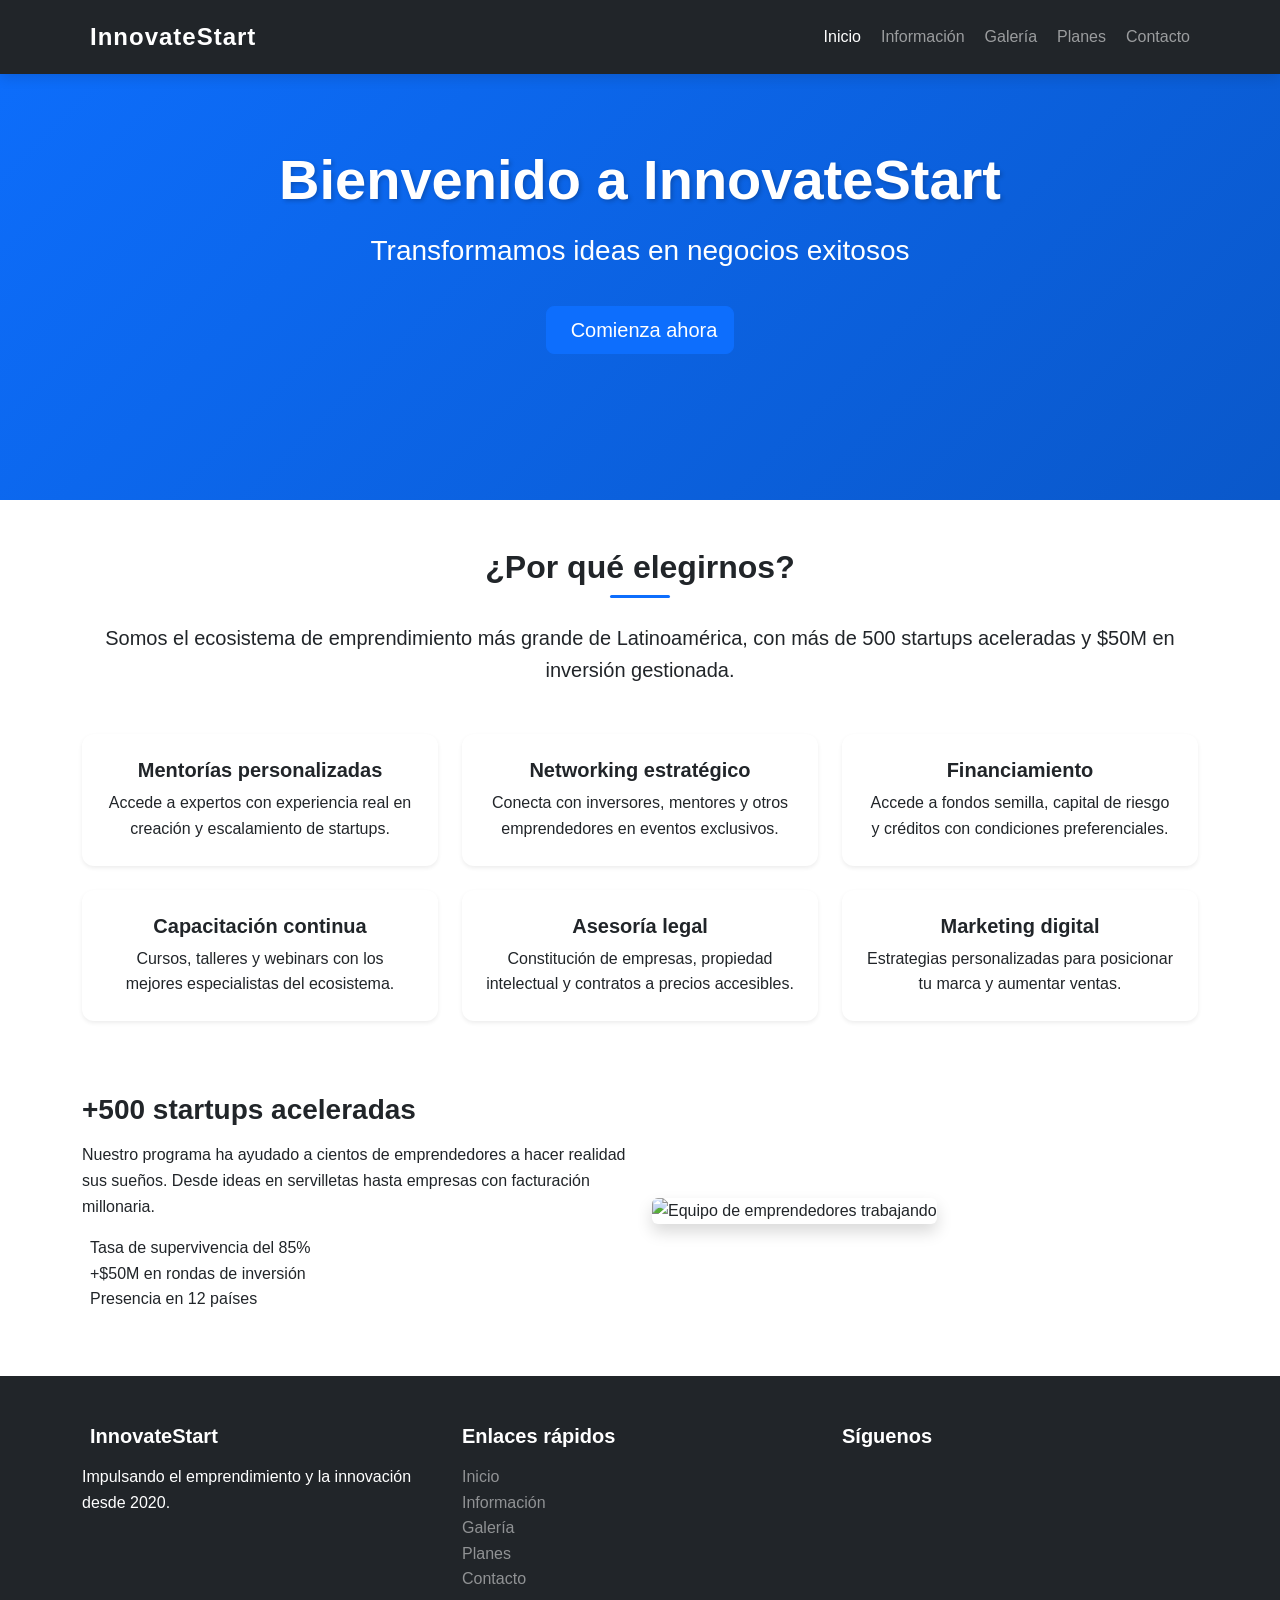
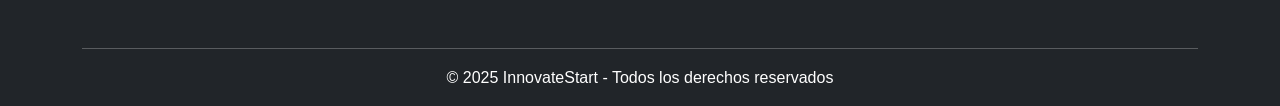
==== index.html @ 1b28cf9a "Add new HTML pages for gallery, information, and pricing plans; implement dynamic header and footer " ====
<!doctype html>
<html lang="es">
  <head>
    <meta charset="UTF-8" />
    <meta
      name="viewport"
      content="width=device-width, initial-scale=1.0, user-scalable=yes"
    />
    <meta
      name="description"
      content="InnovateStart - Portal de emprendimiento e innovación. Acelera tu startup con mentorías, networking y financiamiento"
    />
    <meta name="author" content="Gerson Emanuel Osorno Cardona" />
    <meta property="og:type" content="website" />
    <title>InnovateStart | Inicio - Portal</title>
    <!-- Bootstrap CSS -->
    <link
      href="https://cdn.jsdelivr.net/npm/bootstrap@5.3.0/dist/css/bootstrap.min.css"
      rel="stylesheet"
    />
    <link rel="stylesheet" href="css/style.css" />
  </head>
  <body>

    <!-- ==================== HEADER ==================== -->
    <div id="header-placeholder"></div>

    <!-- ==================== CONTENIDO PRINCIPAL ==================== -->
    <main>
      <!-- HERO BANNER -->
      <section class="hero-section text-white text-center">
        <div class="container py-5">
          <h1 class="display-4 fw-bold">Bienvenido a InnovateStart</h1>
          <p class="lead fs-3">Transformamos ideas en negocios exitosos</p>
          <a href="contacto.html" class="btn btn-primary btn-lg mt-3"
            ><i class="fas fa-paper-plane me-2"></i>Comienza ahora</a
          >
        </div>
      </section>

      <div class="container my-5">
        <!-- SECCIÓN DE INTRODUCCIÓN -->
        <section class="text-center mb-5">
          <h2 class="section-title">¿Por qué elegirnos?</h2>
          <p class="fs-5">
            Somos el ecosistema de emprendimiento más grande de Latinoamérica,
            con más de 500 startups aceleradas y $50M en inversión gestionada.
          </p>
        </section>

        <!-- 6 CARDS (requisito: mínimo 6 cards) -->
        <div class="row g-4">
          <div class="col-md-6 col-lg-4">
            <div class="card h-100 shadow-sm">
              <div class="card-body text-center">
                <i class="fas fa-chalkboard-user fa-3x text-primary mb-3"></i>
                <h5 class="card-title">Mentorías personalizadas</h5>
                <p class="card-text">
                  Accede a expertos con experiencia real en creación y
                  escalamiento de startups.
                </p>
              </div>
            </div>
          </div>
          <div class="col-md-6 col-lg-4">
            <div class="card h-100 shadow-sm">
              <div class="card-body text-center">
                <i class="fas fa-handshake fa-3x text-primary mb-3"></i>
                <h5 class="card-title">Networking estratégico</h5>
                <p class="card-text">
                  Conecta con inversores, mentores y otros emprendedores en
                  eventos exclusivos.
                </p>
              </div>
            </div>
          </div>
          <div class="col-md-6 col-lg-4">
            <div class="card h-100 shadow-sm">
              <div class="card-body text-center">
                <i class="fas fa-coins fa-3x text-primary mb-3"></i>
                <h5 class="card-title">Financiamiento</h5>
                <p class="card-text">
                  Accede a fondos semilla, capital de riesgo y créditos con
                  condiciones preferenciales.
                </p>
              </div>
            </div>
          </div>
          <div class="col-md-6 col-lg-4">
            <div class="card h-100 shadow-sm">
              <div class="card-body text-center">
                <i class="fas fa-graduation-cap fa-3x text-primary mb-3"></i>
                <h5 class="card-title">Capacitación continua</h5>
                <p class="card-text">
                  Cursos, talleres y webinars con los mejores especialistas del
                  ecosistema.
                </p>
              </div>
            </div>
          </div>
          <div class="col-md-6 col-lg-4">
            <div class="card h-100 shadow-sm">
              <div class="card-body text-center">
                <i class="fas fa-gavel fa-3x text-primary mb-3"></i>
                <h5 class="card-title">Asesoría legal</h5>
                <p class="card-text">
                  Constitución de empresas, propiedad intelectual y contratos a
                  precios accesibles.
                </p>
              </div>
            </div>
          </div>
          <div class="col-md-6 col-lg-4">
            <div class="card h-100 shadow-sm">
              <div class="card-body text-center">
                <i class="fas fa-chart-line fa-3x text-primary mb-3"></i>
                <h5 class="card-title">Marketing digital</h5>
                <p class="card-text">
                  Estrategias personalizadas para posicionar tu marca y aumentar
                  ventas.
                </p>
              </div>
            </div>
          </div>
        </div>

        <!-- SECCIÓN ADICIONAL CON ACCESOS RÁPIDOS -->
        <section class="row mt-5 pt-4 align-items-center">
          <div class="col-md-6">
            <h3>+500 startups aceleradas</h3>
            <p>
              Nuestro programa ha ayudado a cientos de emprendedores a hacer
              realidad sus sueños. Desde ideas en servilletas hasta empresas con
              facturación millonaria.
            </p>
            <ul class="list-unstyled">
              <li>
                <i class="fas fa-check-circle text-success me-2"></i> Tasa de
                supervivencia del 85%
              </li>
              <li>
                <i class="fas fa-check-circle text-success me-2"></i> +$50M en
                rondas de inversión
              </li>
              <li>
                <i class="fas fa-check-circle text-success me-2"></i> Presencia
                en 12 países
              </li>
            </ul>
          </div>
          <div class="col-md-6">
            <img
              src="https://images.pexels.com/photos/3184418/pexels-photo-3184418.jpeg"
              alt="Equipo de emprendedores trabajando"
              class="img-fluid rounded shadow"
            />
          </div>
        </section>
      </div>
    </main>

    <!-- ==================== FOOTER ==================== -->
    <div id="footer-placeholder"></div>

    <script src="js/components.js"></script>
    <script src="js/script.js"></script>
  </body>
</html>
---- css/style.css ----
/* ========== VARIABLES CSS ========== */
:root {
  --primary-color: #0d6efd;
  --secondary-color: #6c757d;
  --success-color: #198754;
  --danger-color: #dc3545;
  --dark-bg: #212529;
  --light-bg: #f8f9fa;
  --font-primary: "Segoe UI", Roboto, "Helvetica Neue", sans-serif;
  --shadow-sm: 0 2px 8px rgba(0, 0, 0, 0.08);
  --shadow-md: 0 4px 12px rgba(0, 0, 0, 0.12);
  --transition: all 0.3s ease;
}

/* ========== ESTILOS GLOBALES ========== */
* {
  margin: 0;
  padding: 0;
  box-sizing: border-box;
}

body {
  font-family: var(--font-primary);
  background-color: #ffffff;
  color: #212529;
  line-height: 1.6;
  padding-top: 70px;
}

/* ========== TIPOGRAFÍA ========== */
h1,
h2,
h3,
h4,
h5,
h6 {
  font-weight: 700;
  margin-bottom: 1rem;
}

.section-title {
  position: relative;
  display: inline-block;
  padding-bottom: 0.75rem;
  margin-bottom: 1.5rem;
}

.section-title::after {
  content: "";
  position: absolute;
  bottom: 0;
  left: 50%;
  transform: translateX(-50%);
  width: 60px;
  height: 3px;
  background: var(--primary-color);
  border-radius: 2px;
}

.section-title.text-start::after {
  left: 0;
  transform: none;
}

/* ========== HERO BANNER ========== */
.hero-section {
  background: linear-gradient(135deg, #0d6efd 0%, #0a58ca 100%);
  min-height: 400px;
  display: flex;
  align-items: center;
  justify-content: center;
  margin-top: -70px;
}

.hero-section h1 {
  font-size: 3rem;
  text-shadow: 2px 2px 4px rgba(0, 0, 0, 0.2);
}

/* ========== BARRA DE NAVEGACIÓN ========== */
.navbar {
  box-shadow: var(--shadow-md);
  padding: 0.8rem 0;
}

.navbar-brand {
  font-size: 1.5rem;
  letter-spacing: 1px;
}

.nav-link {
  font-weight: 500;
  transition: var(--transition);
}

.nav-link:hover {
  transform: translateY(-2px);
}

/* ========== TARJETAS (CARDS) ========== */
.card {
  border: none;
  border-radius: 12px;
  transition: var(--transition);
  overflow: hidden;
}

.card:hover {
  transform: translateY(-8px);
  box-shadow: var(--shadow-md);
}

.card-body {
  padding: 1.5rem;
}

/* ========== GALERÍA ========== */
.galeria-item {
  overflow: hidden;
  border-radius: 12px;
  cursor: pointer;
}

.galeria-item img {
  transition: transform 0.4s ease;
  width: 100%;
  height: 250px;
  object-fit: cover;
}

.galeria-item:hover img {
  transform: scale(1.05);
}

.galeria-item figcaption {
  margin-top: 10px;
  font-weight: 500;
  color: var(--secondary-color);
}

/* ========== TABLA ========== */
.table {
  margin-bottom: 0;
}

.table thead th {
  font-weight: 600;
  text-align: center;
  padding: 1rem;
}

.table tbody td,
.table tbody th {
  padding: 1rem;
  vertical-align: middle;
}

.table tfoot td {
  padding: 1rem;
  text-align: center;
}

/* ========== FORMULARIO ========== */
.form-control:focus,
.form-select:focus {
  border-color: var(--primary-color);
  box-shadow: 0 0 0 0.2rem rgba(13, 110, 253, 0.25);
}

.is-invalid:focus {
  border-color: var(--danger-color);
  box-shadow: 0 0 0 0.2rem rgba(220, 53, 69, 0.25);
}

/* ========== FOOTER ========== */
footer {
  margin-top: auto;
}

footer a {
  transition: var(--transition);
}

footer a:hover {
  color: white !important;
  transform: translateX(3px);
}

/* ========== RESPONSIVE DESIGN ========== */
/* Tablets y dispositivos medianos */
@media (max-width: 768px) {
  body {
    padding-top: 60px;
  }

  .hero-section {
    min-height: 300px;
  }

  .hero-section h1 {
    font-size: 2rem;
  }

  .hero-section .lead {
    font-size: 1.2rem;
  }

  .section-title {
    font-size: 1.5rem;
  }

  .card-body {
    padding: 1.2rem;
  }

  .table thead th,
  .table tbody td,
  .table tbody th {
    padding: 0.75rem;
    font-size: 0.85rem;
  }

  .galeria-item img {
    height: 200px;
  }
}

/* Móviles pequeños */
@media (max-width: 576px) {
  .hero-section h1 {
    font-size: 1.5rem;
  }

  .hero-section .lead {
    font-size: 1rem;
  }

  .btn-lg {
    padding: 0.5rem 1rem;
    font-size: 0.9rem;
  }

  .table {
    font-size: 0.75rem;
  }

  .table thead th,
  .table tbody td,
  .table tbody th {
    padding: 0.5rem;
  }

  .navbar-brand {
    font-size: 1.2rem;
  }
}

/* Pantallas grandes */
@media (min-width: 1200px) {
  .container {
    max-width: 1140px;
  }

  .hero-section {
    min-height: 500px;
  }

  .hero-section h1 {
    font-size: 3.5rem;
  }
}

/* ========== UTILIDADES ========== */
.text-primary-custom {
  color: var(--primary-color);
}

.bg-primary-custom {
  background-color: var(--primary-color);
}

.cursor-pointer {
  cursor: pointer;
}

.rounded-12 {
  border-radius: 12px;
}

/* Animaciones suaves */
@keyframes fadeIn {
  from {
    opacity: 0;
    transform: translateY(20px);
  }
  to {
    opacity: 1;
    transform: translateY(0);
  }
}

.card,
.galeria-item,
.hero-section {
  animation: fadeIn 0.6s ease-out;
}
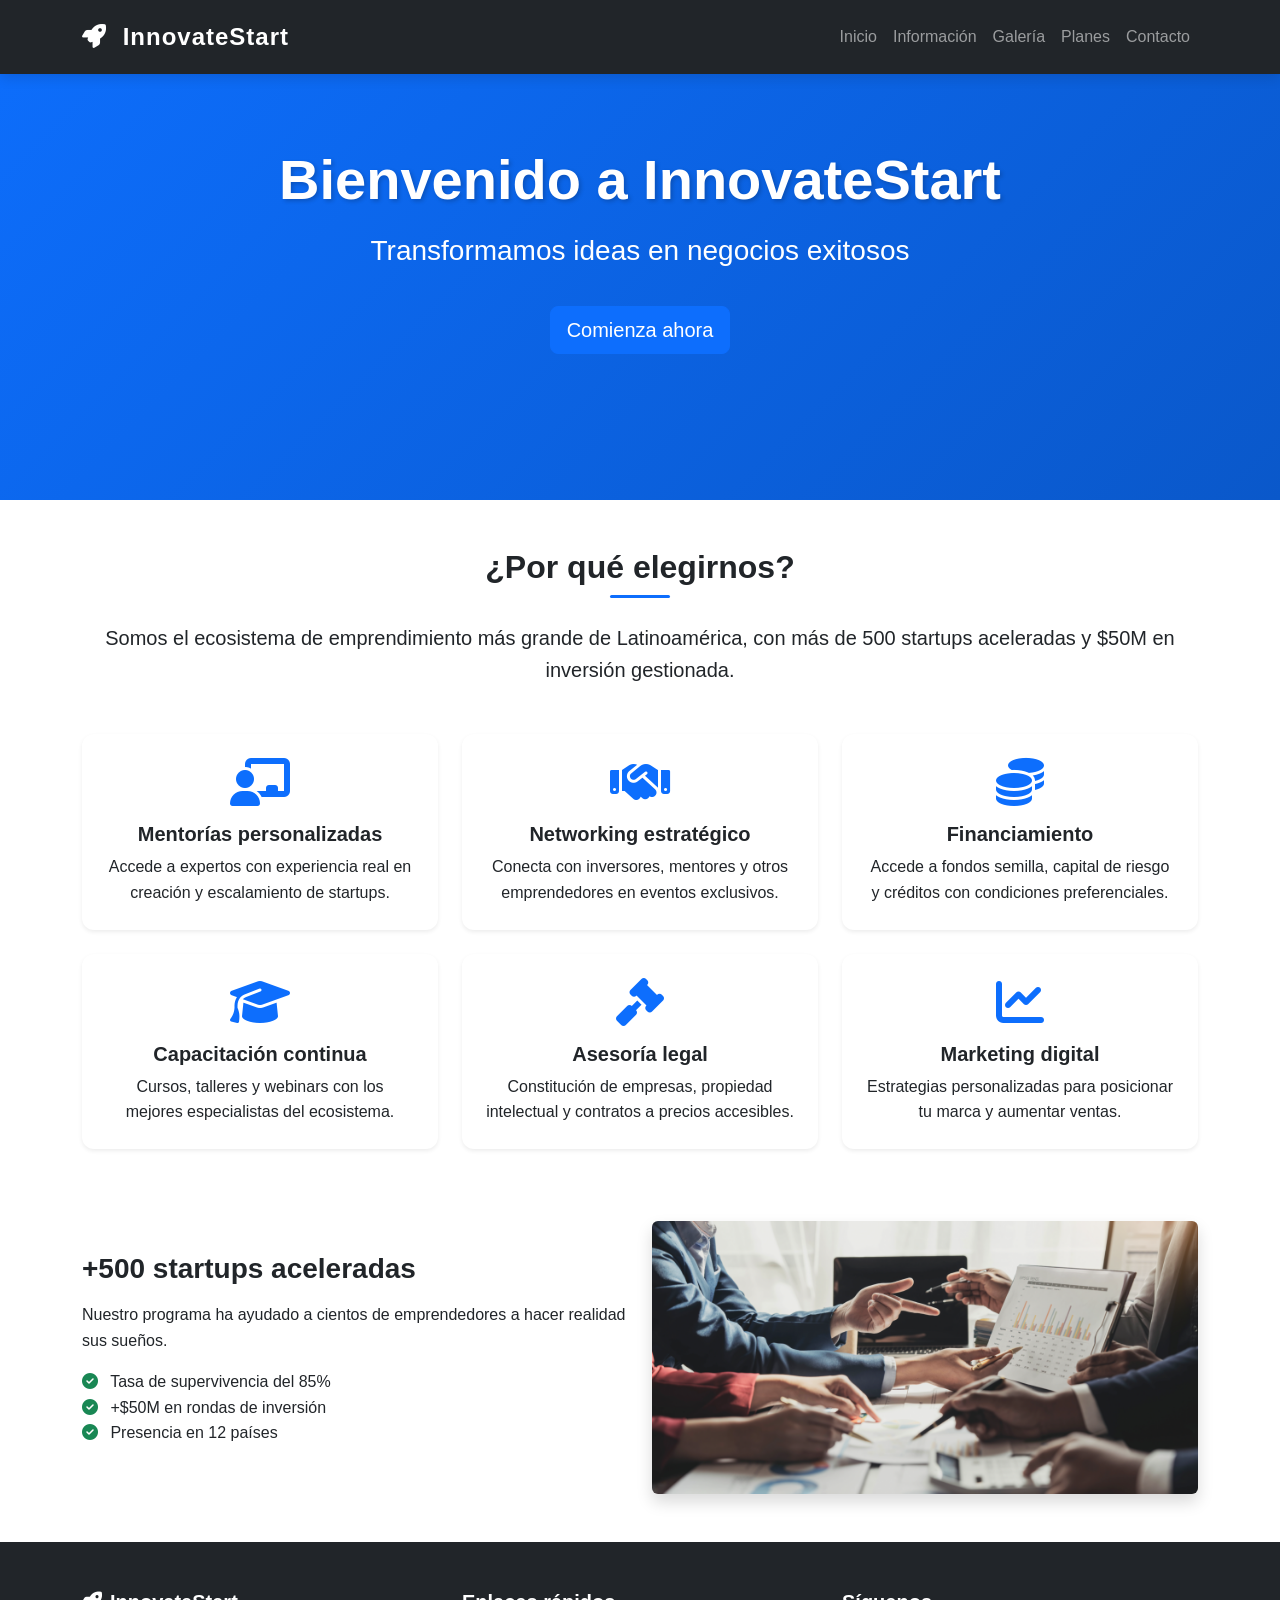
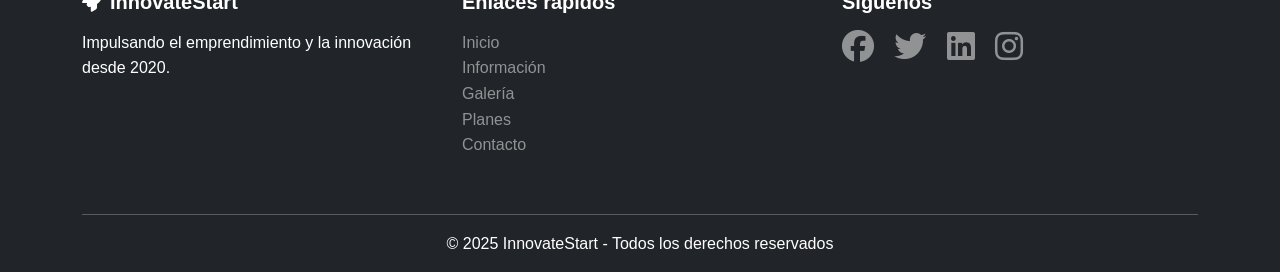
==== commit c076cbeb: "Add new pages for contact, gallery, home, information, and comparison table - Created contacto.html " ====
--- a/index.html
+++ b/index.html
@@ -2,167 +2,59 @@
 <html lang="es">
   <head>
     <meta charset="UTF-8" />
+    <meta name="viewport" content="width=device-width, initial-scale=1.0" />
     <meta
-      name="viewport"
-      content="width=device-width, initial-scale=1.0, user-scalable=yes"
+      name="description"
+      content="InnovateStart - Portal de emprendimiento e innovación"
     />
     <meta
-      name="description"
-      content="InnovateStart - Portal de emprendimiento e innovación. Acelera tu startup con mentorías, networking y financiamiento"
+      name="keywords"
+      content="emprendimiento, startup, innovación, negocios, mentorías"
     />
-    <meta name="author" content="Gerson Emanuel Osorno Cardona" />
+    <meta name="author" content="InnovateStart Team" />
+    <meta
+      property="og:title"
+      content="InnovateStart - Emprendimiento e Innovación"
+    />
+    <meta
+      property="og:description"
+      content="Transformamos ideas en negocios exitosos"
+    />
     <meta property="og:type" content="website" />
-    <title>InnovateStart | Inicio - Portal</title>
+    <title>InnovateStart | Portal de Emprendimiento</title>
+
     <!-- Bootstrap CSS -->
     <link
       href="https://cdn.jsdelivr.net/npm/bootstrap@5.3.0/dist/css/bootstrap.min.css"
       rel="stylesheet"
     />
+    <!-- Font Awesome -->
+    <link
+      rel="stylesheet"
+      href="https://cdnjs.cloudflare.com/ajax/libs/font-awesome/6.4.0/css/all.min.css"
+    />
+    <!-- CSS propio -->
     <link rel="stylesheet" href="css/style.css" />
   </head>
   <body>
-
     <!-- ==================== HEADER ==================== -->
     <div id="header-placeholder"></div>
 
-    <!-- ==================== CONTENIDO PRINCIPAL ==================== -->
-    <main>
-      <!-- HERO BANNER -->
-      <section class="hero-section text-white text-center">
-        <div class="container py-5">
-          <h1 class="display-4 fw-bold">Bienvenido a InnovateStart</h1>
-          <p class="lead fs-3">Transformamos ideas en negocios exitosos</p>
-          <a href="contacto.html" class="btn btn-primary btn-lg mt-3"
-            ><i class="fas fa-paper-plane me-2"></i>Comienza ahora</a
-          >
+    <!-- ==================== CONTENIDO DINÁMICO ==================== -->
+    <main id="app-content" class="min-vh-100">
+      <!-- Aquí se carga el contenido dinámicamente -->
+      <div class="text-center py-5">
+        <div class="spinner-border text-primary" role="status">
+          <span class="visually-hidden">Cargando...</span>
         </div>
-      </section>
-
-      <div class="container my-5">
-        <!-- SECCIÓN DE INTRODUCCIÓN -->
-        <section class="text-center mb-5">
-          <h2 class="section-title">¿Por qué elegirnos?</h2>
-          <p class="fs-5">
-            Somos el ecosistema de emprendimiento más grande de Latinoamérica,
-            con más de 500 startups aceleradas y $50M en inversión gestionada.
-          </p>
-        </section>
-
-        <!-- 6 CARDS (requisito: mínimo 6 cards) -->
-        <div class="row g-4">
-          <div class="col-md-6 col-lg-4">
-            <div class="card h-100 shadow-sm">
-              <div class="card-body text-center">
-                <i class="fas fa-chalkboard-user fa-3x text-primary mb-3"></i>
-                <h5 class="card-title">Mentorías personalizadas</h5>
-                <p class="card-text">
-                  Accede a expertos con experiencia real en creación y
-                  escalamiento de startups.
-                </p>
-              </div>
-            </div>
-          </div>
-          <div class="col-md-6 col-lg-4">
-            <div class="card h-100 shadow-sm">
-              <div class="card-body text-center">
-                <i class="fas fa-handshake fa-3x text-primary mb-3"></i>
-                <h5 class="card-title">Networking estratégico</h5>
-                <p class="card-text">
-                  Conecta con inversores, mentores y otros emprendedores en
-                  eventos exclusivos.
-                </p>
-              </div>
-            </div>
-          </div>
-          <div class="col-md-6 col-lg-4">
-            <div class="card h-100 shadow-sm">
-              <div class="card-body text-center">
-                <i class="fas fa-coins fa-3x text-primary mb-3"></i>
-                <h5 class="card-title">Financiamiento</h5>
-                <p class="card-text">
-                  Accede a fondos semilla, capital de riesgo y créditos con
-                  condiciones preferenciales.
-                </p>
-              </div>
-            </div>
-          </div>
-          <div class="col-md-6 col-lg-4">
-            <div class="card h-100 shadow-sm">
-              <div class="card-body text-center">
-                <i class="fas fa-graduation-cap fa-3x text-primary mb-3"></i>
-                <h5 class="card-title">Capacitación continua</h5>
-                <p class="card-text">
-                  Cursos, talleres y webinars con los mejores especialistas del
-                  ecosistema.
-                </p>
-              </div>
-            </div>
-          </div>
-          <div class="col-md-6 col-lg-4">
-            <div class="card h-100 shadow-sm">
-              <div class="card-body text-center">
-                <i class="fas fa-gavel fa-3x text-primary mb-3"></i>
-                <h5 class="card-title">Asesoría legal</h5>
-                <p class="card-text">
-                  Constitución de empresas, propiedad intelectual y contratos a
-                  precios accesibles.
-                </p>
-              </div>
-            </div>
-          </div>
-          <div class="col-md-6 col-lg-4">
-            <div class="card h-100 shadow-sm">
-              <div class="card-body text-center">
-                <i class="fas fa-chart-line fa-3x text-primary mb-3"></i>
-                <h5 class="card-title">Marketing digital</h5>
-                <p class="card-text">
-                  Estrategias personalizadas para posicionar tu marca y aumentar
-                  ventas.
-                </p>
-              </div>
-            </div>
-          </div>
-        </div>
-
-        <!-- SECCIÓN ADICIONAL CON ACCESOS RÁPIDOS -->
-        <section class="row mt-5 pt-4 align-items-center">
-          <div class="col-md-6">
-            <h3>+500 startups aceleradas</h3>
-            <p>
-              Nuestro programa ha ayudado a cientos de emprendedores a hacer
-              realidad sus sueños. Desde ideas en servilletas hasta empresas con
-              facturación millonaria.
-            </p>
-            <ul class="list-unstyled">
-              <li>
-                <i class="fas fa-check-circle text-success me-2"></i> Tasa de
-                supervivencia del 85%
-              </li>
-              <li>
-                <i class="fas fa-check-circle text-success me-2"></i> +$50M en
-                rondas de inversión
-              </li>
-              <li>
-                <i class="fas fa-check-circle text-success me-2"></i> Presencia
-                en 12 países
-              </li>
-            </ul>
-          </div>
-          <div class="col-md-6">
-            <img
-              src="https://images.pexels.com/photos/3184418/pexels-photo-3184418.jpeg"
-              alt="Equipo de emprendedores trabajando"
-              class="img-fluid rounded shadow"
-            />
-          </div>
-        </section>
       </div>
     </main>
 
     <!-- ==================== FOOTER ==================== -->
     <div id="footer-placeholder"></div>
 
+    <script src="https://cdn.jsdelivr.net/npm/bootstrap@5.3.0/dist/js/bootstrap.bundle.min.js"></script>
+    <script src="js/script.js"></script>
     <script src="js/components.js"></script>
-    <script src="js/script.js"></script>
   </body>
 </html>
